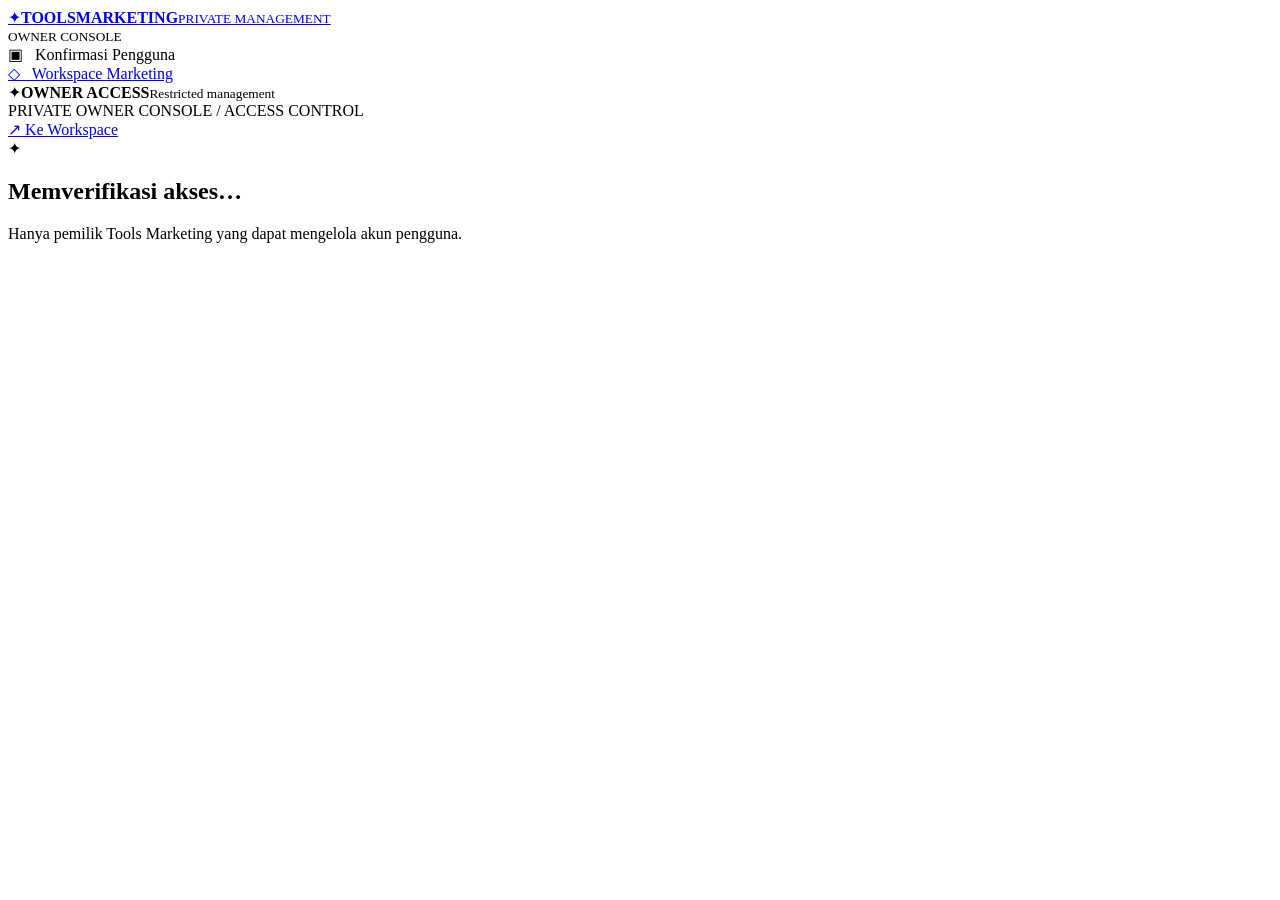
==== konfirmasi.html @ 0498f6eb "Add private premium konfirmasi owner dashboard" ====
<!DOCTYPE html><html lang="id"><head><meta charset="UTF-8"><meta name="viewport" content="width=device-width,initial-scale=1"><meta name="robots" content="noindex,nofollow,noarchive"><meta name="theme-color" content="#080b10"><title>Konfirmasi Pengguna — Tools Marketing Studio</title><link rel="preconnect" href="https://fonts.googleapis.com"><link rel="preconnect" href="https://fonts.gstatic.com" crossorigin><link href="https://fonts.googleapis.com/css2?family=DM+Sans:wght@400;500;600;700;800&family=Manrope:wght@400;500;600;700;800&display=swap" rel="stylesheet"><link rel="stylesheet" href="konfirmasi.css"><script src="auth-config.js"></script></head>
<body><div class="layout">
<aside class="sidebar"><a href="index.html" class="brand"><span class="mark">✦</span><span><b>TOOLS<span>MARKETING</span></b><small>PRIVATE MANAGEMENT</small></span></a>
<nav><small>OWNER CONSOLE</small><div class="active">▣ &nbsp; Konfirmasi Pengguna</div><a href="index.html">◇ &nbsp; Workspace Marketing</a></nav>
<div class="owner-caption"><span class="owner-icon">✦</span><span><strong>OWNER ACCESS</strong><small>Restricted management</small></span></div></aside>
<main class="content"><header class="topbar"><span><i class="online-dot"></i> PRIVATE OWNER CONSOLE <span class="slash">/</span> ACCESS CONTROL</span><div class="links"><a href="index.html">↗ Ke Workspace</a><button id="logout-btn" type="button" hidden>Keluar</button></div></header>
<section id="loading" class="gate"><div class="gate-symbol">✦</div><h1>Memverifikasi akses…</h1><p>Hanya pemilik Tools Marketing yang dapat mengelola akun pengguna.</p></section>
<section id="blocked" class="gate" hidden><div class="gate-symbol">◇</div><h1>Akses tidak tersedia</h1><p id="blocked-message">Akun atau koneksi database belum terverifikasi.</p><a href="login.html" class="gate-link">Masuk ke akun ↗</a></section>
<div id="owner-dashboard" hidden>
<div class="welcome"><div><p class="eyebrow">01 / USER MANAGEMENT</p><h1>Konfirmasi <em>Pengguna.</em></h1><p>Kelola akses anggota ke workspace dari dashboard premium pribadi.</p></div><div class="seal"><strong>✦</strong><small>OWNER ONLY</small></div></div>
<section class="stats" aria-label="Ringkasan akun"><div><small>REGISTERED ACCOUNTS</small><strong id="total-users">—</strong><p>Total akun pada spreadsheet</p></div><div><small>MEMBER ACCESS</small><strong id="total-members">—</strong><p>Akun anggota selain pemilik</p></div><div><small>AUTHENTICATION</small><strong class="state">ACTIVE <span>●</span></strong><p>Verifikasi akses pemilik</p></div></section>
<div class="dashboard-grid">
<section class="panel"><div class="panel-title"><p class="eyebrow">02 / ADD ACCOUNT</p><h2>Tambah Pengguna</h2><p>Isi tiga kolom berikut, lalu simpan akun baru langsung ke Google Sheets.</p></div>
<form id="new-user" novalidate><div class="field"><label for="name">Nama Lengkap</label><input id="name" type="text" autocomplete="off" placeholder="Nama lengkap pengguna" minlength="2" maxlength="80" required></div><div class="field"><label for="email">Alamat Email</label><input id="email" type="email" autocomplete="off" placeholder="nama@email.com" maxlength="254" required></div><div class="field"><label for="password">Password</label><div class="password-field"><input id="password" type="password" autocomplete="new-password" placeholder="Minimal 12 karakter" minlength="12" maxlength="128" required><button id="show-password" type="button">Lihat</button></div><small>Password akan disimpan sebagai hash, bukan teks asli.</small></div>
<button id="save-user" type="submit" class="primary">Konfirmasi & Simpan Pengguna <span>↗</span></button><p id="form-status" class="feedback" role="status" aria-live="polite" hidden></p></form></section>
<section class="panel list-panel"><div class="panel-title list-header"><div><p class="eyebrow">03 / ACCOUNT DIRECTORY</p><h2>Daftar Pengguna</h2><p>Data yang tersimpan di spreadsheet.</p></div><button id="refresh" type="button" class="refresh">↻ Refresh</button></div>
<div class="table-wrap"><table><thead><tr><th>NAMA</th><th>EMAIL</th><th>AKSES</th></tr></thead><tbody id="user-rows"><tr><td colspan="3" class="empty">Memuat data…</td></tr></tbody></table></div><footer class="table-footer"><span><i class="online-dot"></i> PRIVATE SHEET CONNECTION</span><span>Nama · Email · Password</span></footer>
</section></div><footer class="footer"><span>© 2026 Tools Marketing Studio</span><span>PRIVATE MANAGEMENT / OWNER ONLY</span></footer></div>
</main></div><script src="konfirmasi.js"></script></body></html>
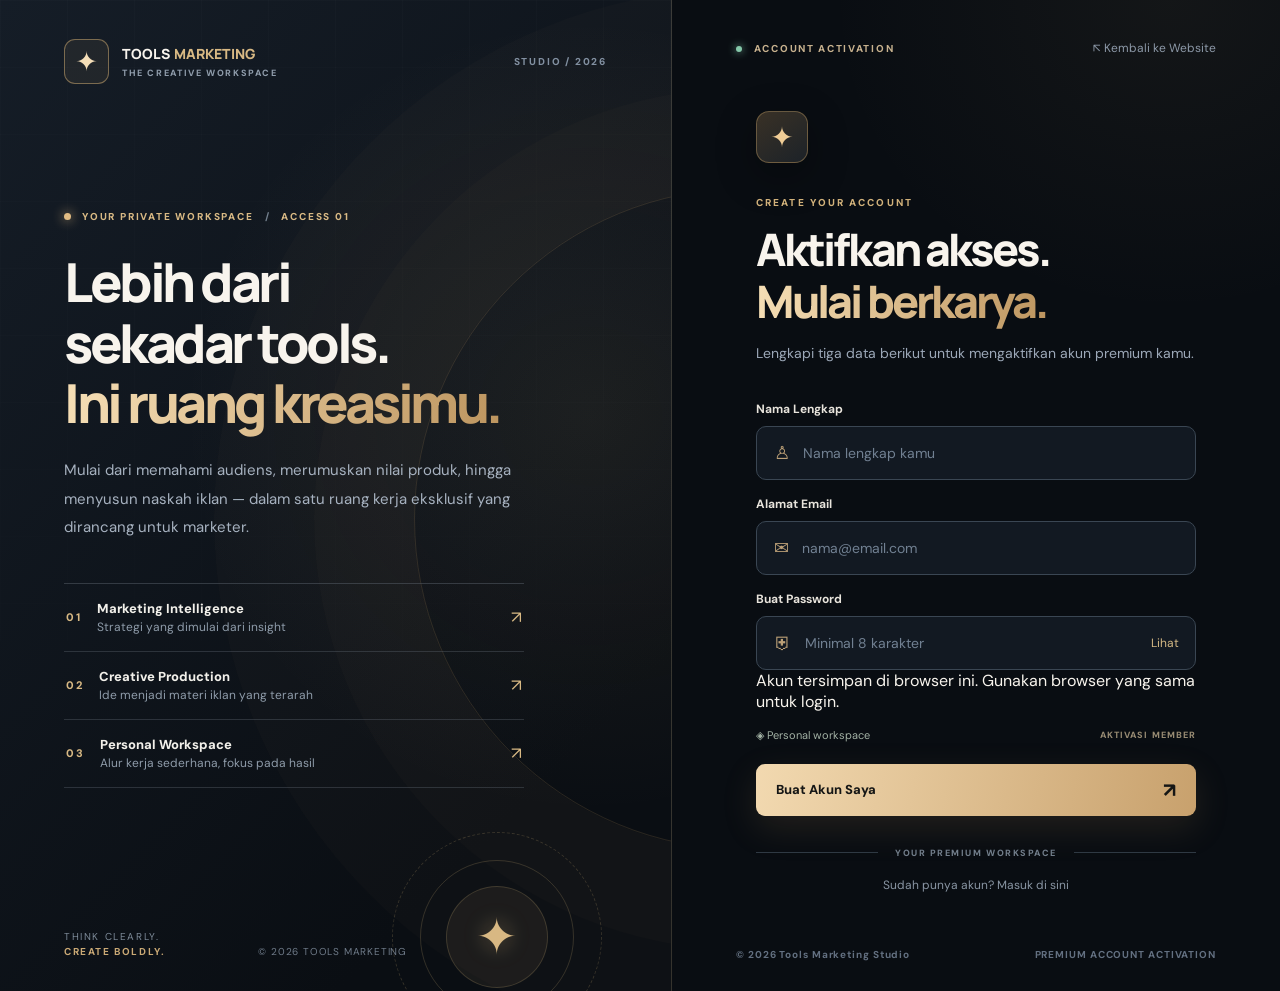
==== commit bb541919: "Build simple premium confirmation and connect local account flow" ====
--- a/konfirmasi.html
+++ b/konfirmasi.html
@@ -1,19 +1,73 @@
-<!DOCTYPE html><html lang="id"><head><meta charset="UTF-8"><meta name="viewport" content="width=device-width,initial-scale=1"><meta name="robots" content="noindex,nofollow,noarchive"><meta name="theme-color" content="#080b10"><title>Konfirmasi Pengguna — Tools Marketing Studio</title><link rel="preconnect" href="https://fonts.googleapis.com"><link rel="preconnect" href="https://fonts.gstatic.com" crossorigin><link href="https://fonts.googleapis.com/css2?family=DM+Sans:wght@400;500;600;700;800&family=Manrope:wght@400;500;600;700;800&display=swap" rel="stylesheet"><link rel="stylesheet" href="konfirmasi.css"><script src="auth-config.js"></script></head>
-<body><div class="layout">
-<aside class="sidebar"><a href="index.html" class="brand"><span class="mark">✦</span><span><b>TOOLS<span>MARKETING</span></b><small>PRIVATE MANAGEMENT</small></span></a>
-<nav><small>OWNER CONSOLE</small><div class="active">▣ &nbsp; Konfirmasi Pengguna</div><a href="index.html">◇ &nbsp; Workspace Marketing</a></nav>
-<div class="owner-caption"><span class="owner-icon">✦</span><span><strong>OWNER ACCESS</strong><small>Restricted management</small></span></div></aside>
-<main class="content"><header class="topbar"><span><i class="online-dot"></i> PRIVATE OWNER CONSOLE <span class="slash">/</span> ACCESS CONTROL</span><div class="links"><a href="index.html">↗ Ke Workspace</a><button id="logout-btn" type="button" hidden>Keluar</button></div></header>
-<section id="loading" class="gate"><div class="gate-symbol">✦</div><h1>Memverifikasi akses…</h1><p>Hanya pemilik Tools Marketing yang dapat mengelola akun pengguna.</p></section>
-<section id="blocked" class="gate" hidden><div class="gate-symbol">◇</div><h1>Akses tidak tersedia</h1><p id="blocked-message">Akun atau koneksi database belum terverifikasi.</p><a href="login.html" class="gate-link">Masuk ke akun ↗</a></section>
-<div id="owner-dashboard" hidden>
-<div class="welcome"><div><p class="eyebrow">01 / USER MANAGEMENT</p><h1>Konfirmasi <em>Pengguna.</em></h1><p>Kelola akses anggota ke workspace dari dashboard premium pribadi.</p></div><div class="seal"><strong>✦</strong><small>OWNER ONLY</small></div></div>
-<section class="stats" aria-label="Ringkasan akun"><div><small>REGISTERED ACCOUNTS</small><strong id="total-users">—</strong><p>Total akun pada spreadsheet</p></div><div><small>MEMBER ACCESS</small><strong id="total-members">—</strong><p>Akun anggota selain pemilik</p></div><div><small>AUTHENTICATION</small><strong class="state">ACTIVE <span>●</span></strong><p>Verifikasi akses pemilik</p></div></section>
-<div class="dashboard-grid">
-<section class="panel"><div class="panel-title"><p class="eyebrow">02 / ADD ACCOUNT</p><h2>Tambah Pengguna</h2><p>Isi tiga kolom berikut, lalu simpan akun baru langsung ke Google Sheets.</p></div>
-<form id="new-user" novalidate><div class="field"><label for="name">Nama Lengkap</label><input id="name" type="text" autocomplete="off" placeholder="Nama lengkap pengguna" minlength="2" maxlength="80" required></div><div class="field"><label for="email">Alamat Email</label><input id="email" type="email" autocomplete="off" placeholder="nama@email.com" maxlength="254" required></div><div class="field"><label for="password">Password</label><div class="password-field"><input id="password" type="password" autocomplete="new-password" placeholder="Minimal 12 karakter" minlength="12" maxlength="128" required><button id="show-password" type="button">Lihat</button></div><small>Password akan disimpan sebagai hash, bukan teks asli.</small></div>
-<button id="save-user" type="submit" class="primary">Konfirmasi & Simpan Pengguna <span>↗</span></button><p id="form-status" class="feedback" role="status" aria-live="polite" hidden></p></form></section>
-<section class="panel list-panel"><div class="panel-title list-header"><div><p class="eyebrow">03 / ACCOUNT DIRECTORY</p><h2>Daftar Pengguna</h2><p>Data yang tersimpan di spreadsheet.</p></div><button id="refresh" type="button" class="refresh">↻ Refresh</button></div>
-<div class="table-wrap"><table><thead><tr><th>NAMA</th><th>EMAIL</th><th>AKSES</th></tr></thead><tbody id="user-rows"><tr><td colspan="3" class="empty">Memuat data…</td></tr></tbody></table></div><footer class="table-footer"><span><i class="online-dot"></i> PRIVATE SHEET CONNECTION</span><span>Nama · Email · Password</span></footer>
-</section></div><footer class="footer"><span>© 2026 Tools Marketing Studio</span><span>PRIVATE MANAGEMENT / OWNER ONLY</span></footer></div>
-</main></div><script src="konfirmasi.js"></script></body></html>+<!DOCTYPE html>
+<html lang="id">
+<head>
+  <meta charset="UTF-8">
+  <meta name="viewport" content="width=device-width, initial-scale=1">
+  <meta name="theme-color" content="#080b10">
+  <meta name="description" content="Buat akun Tools Marketing Studio dengan nama, email, dan password di browser ini.">
+  <title>Aktivasi Akun — Tools Marketing Studio</title>
+  <link rel="preconnect" href="https://fonts.googleapis.com">
+  <link rel="preconnect" href="https://fonts.gstatic.com" crossorigin>
+  <link href="https://fonts.googleapis.com/css2?family=DM+Sans:wght@400;500;600;700;800&family=Manrope:wght@400;500;600;700;800&display=swap" rel="stylesheet">
+  <link rel="stylesheet" href="login.css">
+</head>
+<body>
+<div class="login-shell">
+  <section class="login-story" aria-label="Tentang Tools Marketing Studio">
+    <header class="story-header">
+      <a href="index.html" class="brand" aria-label="Tools Marketing Studio, beranda">
+        <span class="brand-icon" aria-hidden="true">✦</span>
+        <span class="brand-name"><strong>TOOLS<span>MARKETING</span></strong><small>THE CREATIVE WORKSPACE</small></span>
+      </a>
+      <span class="edition">STUDIO / 2026</span>
+    </header>
+    <div class="story-main">
+      <div class="eyebrow"><span class="live-dot"></span> YOUR PRIVATE WORKSPACE <span class="slash">/</span> ACCESS 01</div>
+      <h1>Lebih dari<br>sekadar tools.<br><em>Ini ruang kreasimu.</em></h1>
+      <p>Mulai dari memahami audiens, merumuskan nilai produk, hingga menyusun naskah iklan — dalam satu ruang kerja eksklusif yang dirancang untuk marketer.</p>
+      <div class="feature-list">
+        <div><span class="feature-mark">01</span><span><strong>Marketing Intelligence</strong><small>Strategi yang dimulai dari insight</small></span><span class="feature-arrow">↗</span></div>
+        <div><span class="feature-mark">02</span><span><strong>Creative Production</strong><small>Ide menjadi materi iklan yang terarah</small></span><span class="feature-arrow">↗</span></div>
+        <div><span class="feature-mark">03</span><span><strong>Personal Workspace</strong><small>Alur kerja sederhana, fokus pada hasil</small></span><span class="feature-arrow">↗</span></div>
+      </div>
+    </div>
+    <div class="story-bottom">
+      <div class="insight-art" aria-hidden="true"><div class="circle c-one"></div><div class="circle c-two"></div><div class="circle c-three"></div><span>✦</span></div>
+      <div class="story-footnote"><span>THINK CLEARLY.</span><strong>CREATE BOLDLY.</strong></div>
+      <span class="story-copyright">© 2026 TOOLS MARKETING</span>
+    </div>
+  </section>
+
+  <main class="login-area">
+    <div class="login-top"><span class="member-label"><span class="member-dot"></span> ACCOUNT ACTIVATION</span><a href="index.html" class="back-home">↖ Kembali ke Website</a></div>
+    <div class="login-box">
+      <div class="form-emblem" aria-hidden="true">✦</div>
+      <div class="auth-intro" id="login-intro"><span class="form-eyebrow">CREATE YOUR ACCOUNT</span><h2>Aktifkan akses.<br><em>Mulai berkarya.</em></h2><p class="form-description">Lengkapi tiga data berikut untuk mengaktifkan akun premium kamu.</p></div>
+      <form id="register-form" novalidate>
+        <div class="form-group">
+          <label for="register-name">Nama Lengkap</label>
+          <div class="input-shell"><span class="input-icon" aria-hidden="true">♙</span><input id="register-name" name="name" type="text" autocomplete="name" placeholder="Nama lengkap kamu" minlength="2" maxlength="80" required></div>
+        </div>
+        <div class="form-group">
+          <label for="register-email">Alamat Email</label>
+          <div class="input-shell"><span class="input-icon" aria-hidden="true">✉</span><input id="register-email" name="email" type="email" autocomplete="email" inputmode="email" placeholder="nama@email.com" maxlength="254" required></div>
+        </div>
+        <div class="form-group">
+          <label for="register-password">Buat Password</label>
+          <div class="input-shell"><span class="input-icon" aria-hidden="true">⛨</span><input id="register-password" name="password" type="password" autocomplete="new-password" placeholder="Minimal 8 karakter" minlength="8" maxlength="128" required><button type="button" id="toggle-register-password" class="reveal-btn" aria-label="Tampilkan password" aria-pressed="false">Lihat</button></div>
+          <p class="register-help">Akun tersimpan di browser ini. Gunakan browser yang sama untuk login.</p>
+        </div>
+        <div class="form-options"><span class="secure-note">◈ Personal workspace</span><span class="private-note">AKTIVASI MEMBER</span></div>
+        <button class="submit-btn" id="register-submit" type="submit"><span>Buat Akun Saya</span><span aria-hidden="true">↗</span></button>
+        <div role="status" aria-live="polite" id="register-status" class="login-status" hidden></div>
+      </form>
+      <div class="login-divider"><span>YOUR PREMIUM WORKSPACE</span></div>
+      <p class="help-text">Sudah punya akun? <a class="confirm-login-link" href="login.html">Masuk di sini</a></p>
+    </div>
+    <footer class="login-footer"><span>© 2026 Tools Marketing Studio</span><span>PREMIUM ACCOUNT ACTIVATION</span></footer>
+  </main>
+</div>
+<script src="local-auth.js"></script>
+<script src="konfirmasi.js"></script>
+</body>
+</html>
--- a/login.css
+++ b/login.css
@@ -0,0 +1,66 @@
+:root{color-scheme:dark;--bg:#080b10;--gold:#d8b984;--gold-light:#f4deb8;--cream:#f8f4ed;--muted:#9faab7;--line:#37414b}
+*{box-sizing:border-box;margin:0;padding:0}
+body{font-family:"DM Sans",system-ui,sans-serif;background:var(--bg);color:var(--cream);min-height:100vh;-webkit-font-smoothing:antialiased}
+a{color:inherit;text-decoration:none}button,input{font:inherit}
+button:focus-visible,a:focus-visible,input:focus-visible{outline:2px solid #f4d9a9;outline-offset:3px}
+.login-shell{display:grid;grid-template-columns:minmax(0,1.05fr) minmax(420px,.95fr);min-height:100vh}
+.login-story{min-height:100vh;padding:39px clamp(35px,5vw,85px) 33px;display:flex;flex-direction:column;position:relative;isolation:isolate;overflow:hidden;border-right:1px solid #d8b98433;background:radial-gradient(ellipse at 88% 42%,#d8b98414,transparent 49%),linear-gradient(135deg,#151d27,#0a0e13 80%)}
+.login-story:before{content:"";position:absolute;inset:0;z-index:-2;opacity:.45;background-image:linear-gradient(#ffffff08 1px,transparent 1px),linear-gradient(90deg,#ffffff08 1px,transparent 1px);background-size:67px 67px;mask-image:linear-gradient(to bottom,black,transparent 94%)}
+.login-story:after{content:"";position:absolute;width:660px;height:660px;right:-405px;top:19%;border:1px solid #d5a96b27;border-radius:50%;box-shadow:0 0 0 100px #d5a96b04,0 0 0 200px #d5a96b04;z-index:-1;pointer-events:none}
+.story-header,.brand{display:flex;align-items:center}.story-header{justify-content:space-between;gap:15px}.brand{gap:13px}.brand-icon{height:45px;width:45px;display:grid;place-items:center;border:1px solid #b89a6899;color:var(--gold-light);background:#d8b98412;border-radius:11px;font-size:27px}
+.brand-name{display:flex;flex-direction:column;gap:4px}.brand-name strong{font:800 14px Manrope,sans-serif;white-space:nowrap}.brand-name strong span{color:var(--gold);margin-left:4px}.brand-name small{font-size:9px;letter-spacing:.18em;color:#8f9cab;font-weight:800}.edition{font-size:10px;letter-spacing:.18em;color:#8290a1;font-weight:800}
+.story-main{max-width:585px;position:relative;z-index:2;margin:auto 0;padding:74px 0 48px}
+.eyebrow{display:flex;align-items:center;gap:11px;font-size:10px;letter-spacing:.18em;font-weight:800;color:var(--gold)}.slash{color:#73808e}.live-dot{height:7px;width:7px;border-radius:50%;background:#e2bc83;box-shadow:0 0 12px #e2bc83}
+.story-main h1{font:800 clamp(42px,4.2vw,72px)/1.13 Manrope,sans-serif;letter-spacing:-.065em;margin:29px 0 22px}.story-main h1 em,.login-box h2 em{font-style:normal;background:linear-gradient(95deg,#f6dfb6,#bd955f);-webkit-background-clip:text;background-clip:text;color:transparent}
+.story-main>p{color:#a7b2c0;line-height:1.9;font-size:15px;max-width:495px}
+.feature-list{display:flex;flex-direction:column;margin-top:41px;max-width:460px;border-top:1px solid #59606a80}
+.feature-list>div{display:flex;align-items:center;gap:15px;padding:16px 2px;border-bottom:1px solid #59606a67}
+.feature-mark{font-size:11px;letter-spacing:.16em;color:var(--gold);font-weight:800}
+.feature-list>div>span:nth-child(2){display:flex;flex-direction:column;gap:2px;flex:1}
+.feature-list strong{font-size:13px;color:#f2f0ea;font-weight:800}.feature-list small{font-size:12px;color:#8e9ba9}
+.feature-arrow{color:#d8b984;font-size:17px}
+.story-bottom{display:flex;align-items:end;gap:13px;position:relative;min-height:70px}
+.insight-art{position:absolute;bottom:-84px;right:1%;height:210px;width:210px;display:grid;place-items:center;pointer-events:none}
+.insight-art .circle{position:absolute;border:1px solid #b59a683d;border-radius:50%}.c-one{width:210px;height:210px;border-style:dashed!important}.c-two{width:154px;height:154px}.c-three{width:102px;height:102px;background:#d8b98412}.insight-art>span{color:#d8b984;font-size:50px;text-shadow:0 0 22px #d8b98469}
+.story-footnote{display:flex;flex-direction:column;gap:2px;letter-spacing:.16em;font-size:10px;color:#7d8a98}.story-footnote strong{color:#caa975}
+.story-copyright{font-size:10px;color:#6f7b89;letter-spacing:.08em;margin-left:auto;margin-right:200px;white-space:nowrap}
+.login-area{min-height:100vh;padding:40px clamp(25px,5vw,90px) 30px;display:flex;flex-direction:column;position:relative;background:radial-gradient(ellipse 80% 45% at 82% 0%,#b49b6c10,transparent 70%),#090d12}
+.login-top{display:flex;align-items:center;justify-content:space-between;gap:15px}.member-label{font-size:10px;letter-spacing:.17em;color:#c7b18e;font-weight:800;white-space:nowrap}.member-dot{display:inline-block;width:6px;height:6px;border-radius:50%;background:#85c9aa;margin-right:8px;box-shadow:0 0 9px #85c9aa}.back-home{font-size:12px;color:#8c98a7;transition:color .2s}.back-home:hover{color:#e1c390}
+.login-box{width:min(440px,100%);margin:auto;position:relative;padding:55px 0}
+.form-emblem{display:grid;place-items:center;width:52px;height:52px;border-radius:13px;border:1px solid #9d805390;background:linear-gradient(145deg,#393126,#1c2228);font-size:28px;color:#f0cd96;margin-bottom:27px;box-shadow:0 12px 40px #0005}
+.form-eyebrow{font-size:10px;color:#d2b27b;letter-spacing:.21em;font-weight:800}
+.login-box h2{font:800 clamp(37px,3.5vw,52px)/1.17 Manrope,sans-serif;letter-spacing:-.065em;margin:12px 0 14px}.form-description{color:#9ca8b8;line-height:1.7;font-size:14px;margin-bottom:35px}
+.form-group{margin-bottom:20px}.form-group label{display:block;margin-bottom:9px;font-size:12px;color:#e8e4dc;font-weight:700}
+.input-shell{display:flex;align-items:center;min-height:54px;border:1px solid #3a4653;background:#121922;border-radius:10px;transition:border-color .2s,box-shadow .2s;overflow:hidden}
+.input-shell:focus-within{border-color:#d3b37d;box-shadow:0 0 0 3px #d3b37d17}.input-icon{font-size:18px;padding-left:17px;color:#bca077}
+.input-shell input{padding:15px 13px;border:0;outline:0!important;background:transparent;color:#f6f4f0;width:100%;font-size:14px;min-width:0}.input-shell input::placeholder{color:#718092}.reveal-btn{flex-shrink:0;border:0;background:transparent;color:#d5b985;font-size:12px;cursor:pointer;padding:15px 16px}
+.form-options{display:flex;align-items:center;justify-content:space-between;gap:12px;margin:5px 0 22px;color:#82919f;font-size:11px}.secure-note{color:#a3b2a5}.private-note{letter-spacing:.12em;font-size:9px;font-weight:800;color:#988b73}
+.submit-btn{width:100%;display:flex;justify-content:space-between;align-items:center;border:0;border-radius:9px;cursor:pointer;background:linear-gradient(100deg,#f2d9b0,#c8a16d);color:#151615;padding:16px 20px;font-size:13px;font-weight:800;transition:transform .15s,filter .15s;box-shadow:0 12px 35px #b38a5227}
+.submit-btn:hover:not(:disabled){transform:translateY(-2px);filter:brightness(1.05)}.submit-btn:disabled{opacity:.55;cursor:not-allowed}.submit-btn span:last-child{font-size:20px;line-height:1}
+.login-status{font-size:12px;line-height:1.6;color:#f3b0a5;padding:12px;border:1px solid #9b4e4e55;border-radius:8px;background:#6a282825;margin-top:16px}.login-status.ok{color:#a9e2bd;border-color:#4f8b6455;background:#2a5c3526}
+.login-divider{display:flex;align-items:center;gap:17px;margin:31px 0 18px;color:#727e8b;font-size:9px;letter-spacing:.17em;font-weight:800}.login-divider:before,.login-divider:after{content:"";height:1px;flex:1;background:#2f3943}
+.help-text{text-align:center;color:#8995a3;font-size:12px}.help-text strong{color:#e2c28d}
+.configuration-note{font-size:12px;line-height:1.7;color:#e8c48f;background:#a77a4020;border:1px solid #a77a4055;padding:13px;border-radius:9px;margin-top:16px}
+.login-footer{display:flex;justify-content:space-between;gap:15px;color:#637081;font-size:10px;letter-spacing:.09em;font-weight:700}
+@media(max-width:1120px){.login-story{padding:32px 35px}.login-area{padding:32px}.edition{display:none}.story-main h1{font-size:clamp(40px,4vw,55px)}}
+@media(max-width:850px){.login-shell{grid-template-columns:1fr}.login-story{min-height:unset;border-right:0;border-bottom:1px solid #d8b98425;padding:25px 25px 32px}.story-main{padding:36px 0 12px}.story-main h1{font-size:clamp(33px,6vw,48px);margin:20px 0}.story-main>p{font-size:13px;max-width:620px}.feature-list,.story-bottom{display:none}.login-area{min-height:unset;padding:25px 25px 35px}.login-box{padding:42px 0}.login-footer{margin-top:16px}}
+@media(max-width:480px){.login-story{padding:22px 18px 27px}.brand-icon{width:38px;height:38px;font-size:23px}.brand-name strong{font-size:11px}.brand-name small{font-size:7px}.story-main{padding:31px 0 0}.eyebrow{font-size:9px;letter-spacing:.1em}.story-main h1{font-size:35px}.story-main>p{font-size:12px}.login-area{padding:22px 18px 26px}.login-top{gap:10px}.back-home{font-size:11px}.login-box{padding:39px 0 23px}.login-box h2{font-size:40px}.form-description{font-size:13px}.login-footer{font-size:9px;flex-direction:column;gap:6px}}
+@media(prefers-reduced-motion:reduce){*,*:before,*:after{transition:none!important;animation:none!important}}
+
+
+/* Registration / login segmented premium tabs */
+[hidden]{display:none!important}
+.auth-tabs{display:grid;grid-template-columns:1fr 1fr;gap:4px;margin:0 0 35px;padding:5px;background:#141a22;border:1px solid #3c4149;border-radius:11px;box-shadow:inset 0 1px 4px #0003}
+.auth-tab{padding:12px 14px;border:0;background:transparent;color:#a5acb7;font-size:12px;font-weight:800;border-radius:8px;cursor:pointer;transition:background .2s,color .2s}
+.auth-tab.active{background:linear-gradient(120deg,#e9cb97,#c09c65);color:#181713;box-shadow:0 4px 15px #0006}
+.auth-tab:hover:not(.active){color:#f4e2c1;background:#252b33}
+.auth-intro{animation:authFade .22s ease-out}
+@keyframes authFade{from{opacity:.55;transform:translateY(4px)}to{opacity:1;transform:translateY(0)}}
+#register-form{animation:authFade .22s ease-out}
+#register-form .form-group{margin-bottom:16px}
+.field-help{font-size:11px;line-height:1.6;color:#95a4b3;margin-top:8px}
+.switch-link{border:0;background:none;padding:0;color:#e9ca95;font-weight:800;font-size:inherit;cursor:pointer;text-decoration:underline;text-underline-offset:4px}
+.switch-link:hover{color:#ffe0a4}
+.login-box{max-width:440px}
+@media(max-width:850px){.auth-tabs{margin-bottom:26px}}
+@media(prefers-reduced-motion:reduce){.auth-intro,#register-form{animation:none}}
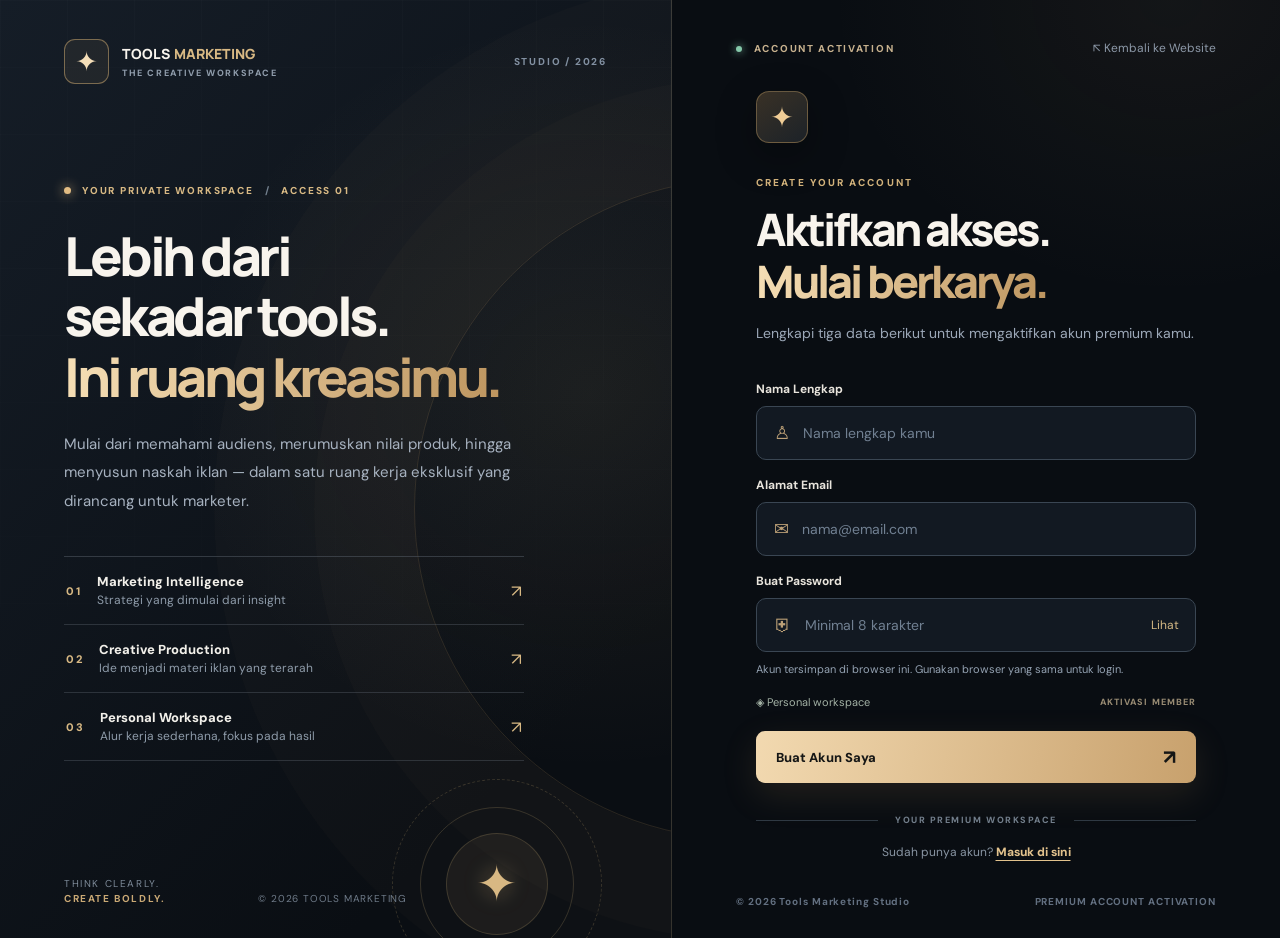
==== commit 6cd1ef2a: "Finalize simple local-only premium member access" ====
--- a/konfirmasi.html
+++ b/konfirmasi.html
@@ -9,7 +9,7 @@
   <link rel="preconnect" href="https://fonts.googleapis.com">
   <link rel="preconnect" href="https://fonts.gstatic.com" crossorigin>
   <link href="https://fonts.googleapis.com/css2?family=DM+Sans:wght@400;500;600;700;800&family=Manrope:wght@400;500;600;700;800&display=swap" rel="stylesheet">
-  <link rel="stylesheet" href="login.css">
+  <link rel="stylesheet" href="konfirmasi.css">
 </head>
 <body>
 <div class="login-shell">
--- a/konfirmasi.css
+++ b/konfirmasi.css
@@ -0,0 +1,6 @@
+@import url("login.css");
+.register-help{font-size:11px;color:#94a2b2;line-height:1.6;margin-top:9px}
+.confirm-login-link{color:#e2c28d;font-weight:800;text-decoration:underline;text-underline-offset:4px}
+#register-form .form-group{margin-bottom:17px}
+.login-box{padding-top:35px;padding-bottom:35px}
+@media(max-width:480px){.login-box{padding-top:29px;padding-bottom:25px}}
